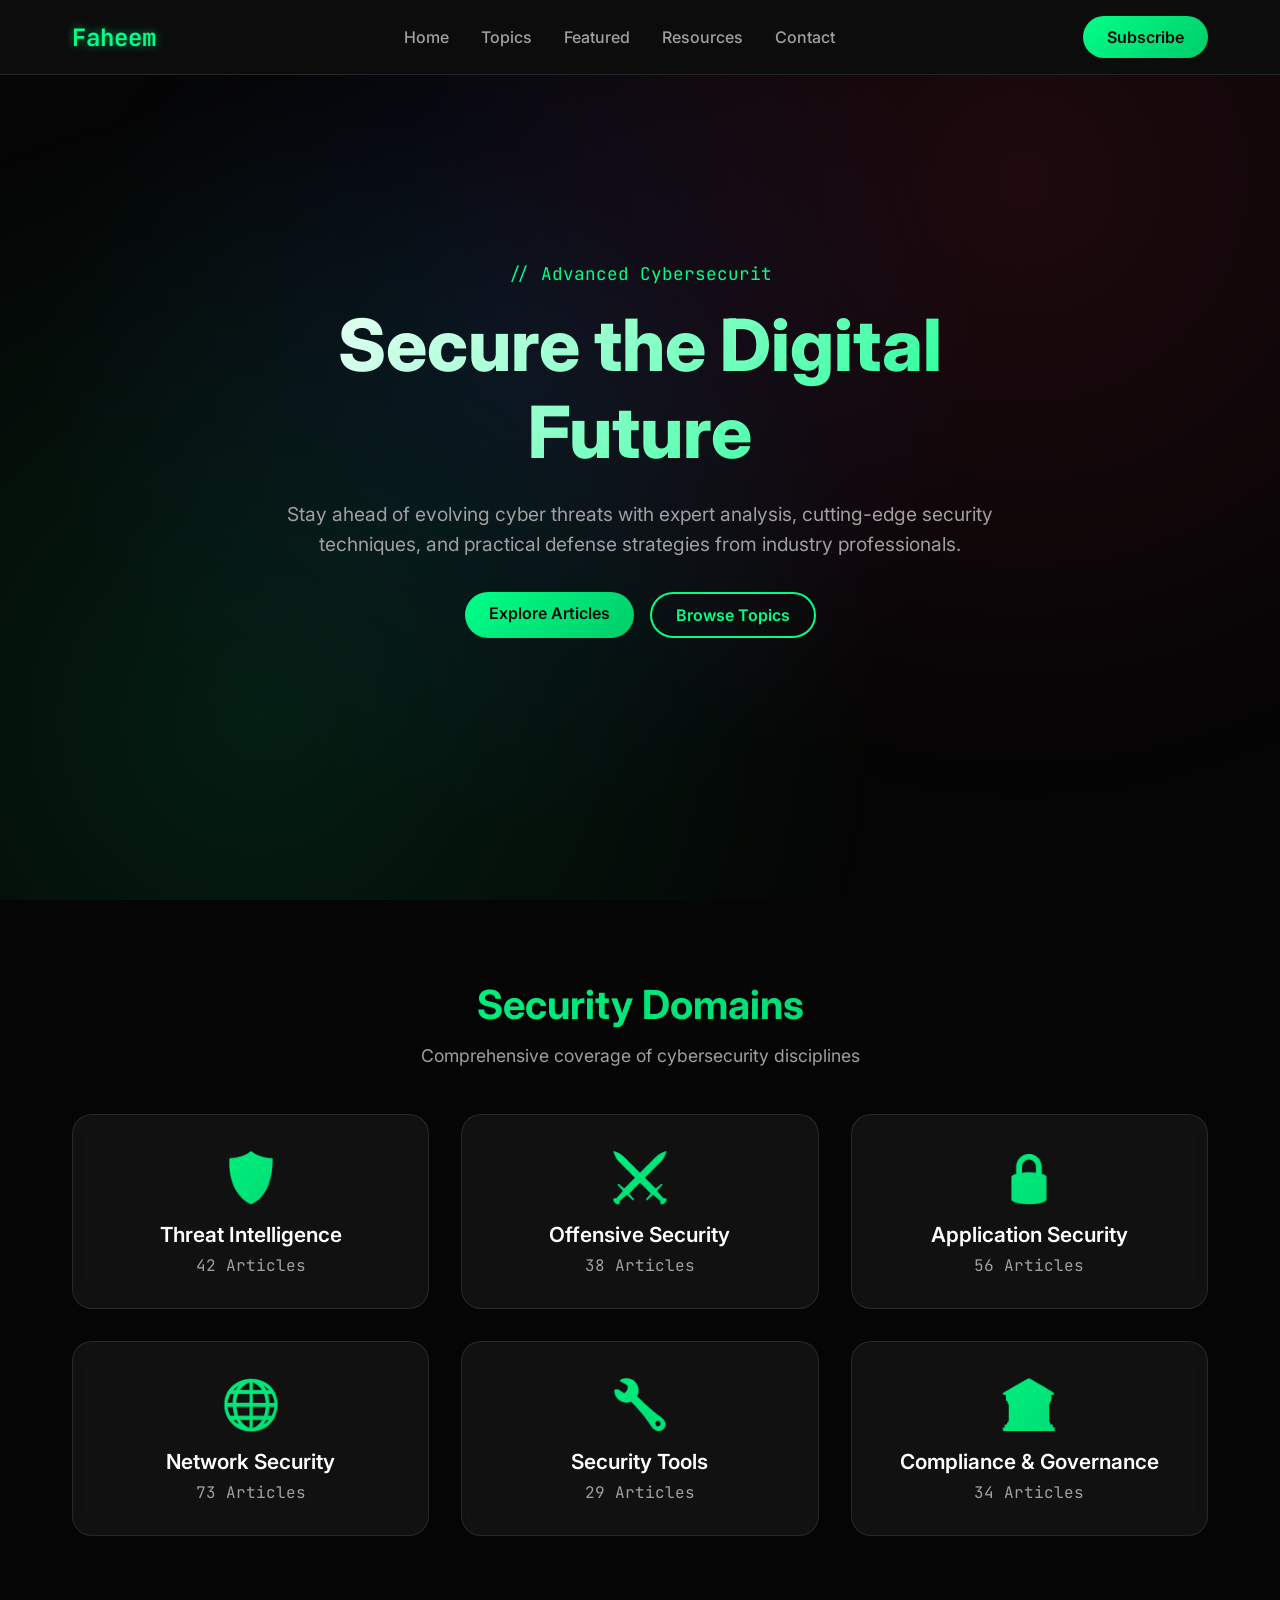
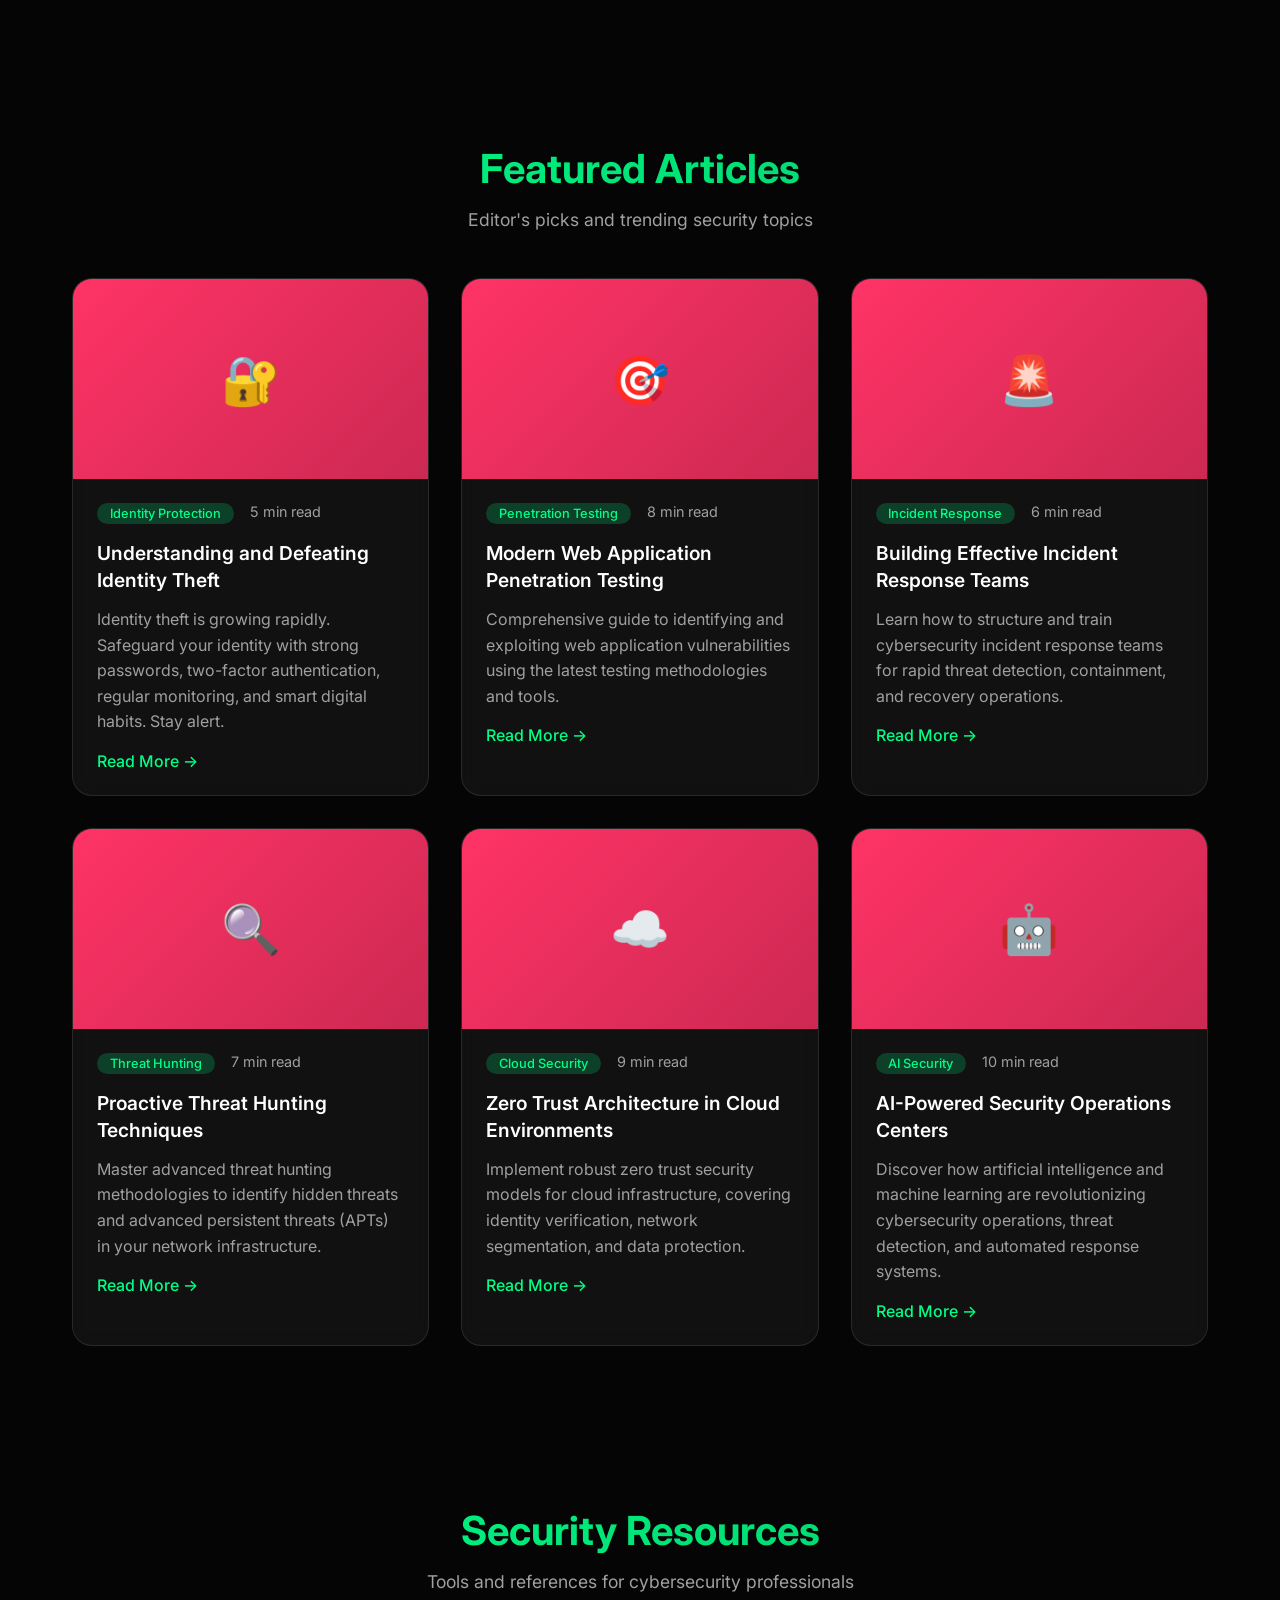
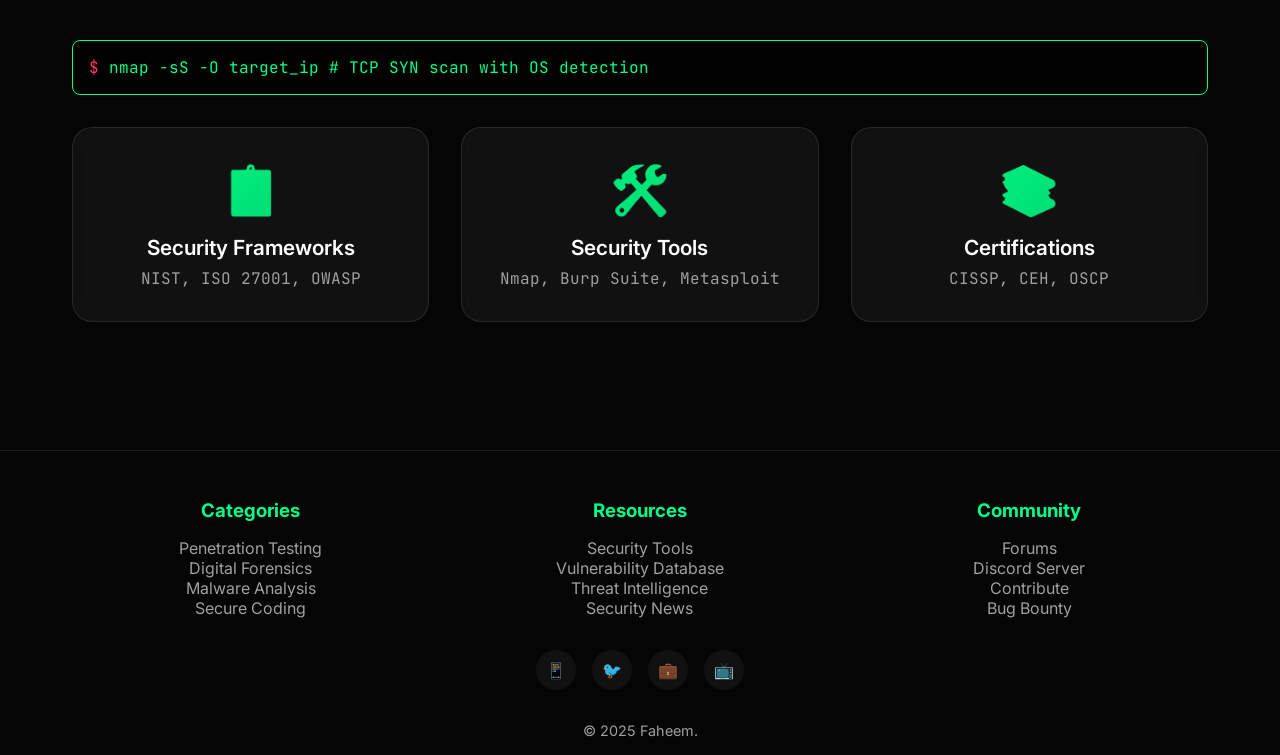
==== Blogs/index.html @ 52ae880a "last1" ====
<!DOCTYPE html>
<html lang="en">
<head>
    <meta charset="UTF-8">
    <meta name="viewport" content="width=device-width, initial-scale=1.0">
    <title>Advanced Cybersecurity Insights</title>
    <meta name="description" content="Stay ahead of cyber threats with expert insights on cybersecurity, penetration testing, and digital defense strategies.">
    
    <!-- Fonts -->
    <link rel="preconnect" href="https://fonts.googleapis.com">
    <link rel="preconnect" href="https://fonts.gstatic.com" crossorigin>
    <link href="https://fonts.googleapis.com/css2?family=Inter:wght@300;400;500;600;700;800&family=JetBrains+Mono:wght@400;500;600&display=swap" rel="stylesheet">
    
    <style>
        :root {
            --primary-color: #00ff88;
            --secondary-color: #0a0a0a;
            --accent-color: #ff3366;
            --text-primary: #ffffff;
            --text-secondary: #a0a0a0;
            --background-dark: #0d0d0d;
            --background-darker: #050505;
            --card-bg: rgba(20, 20, 20, 0.8);
            --gradient-1: linear-gradient(135deg, #00ff88 0%, #00cc6a 100%);
            --gradient-2: linear-gradient(135deg, #ff3366 0%, #cc2952 100%);
            --gradient-3: linear-gradient(135deg, #3366ff 0%, #2952cc 100%);
            --shadow-glow: 0 0 30px rgba(0, 255, 136, 0.3);
            --shadow-card: 0 8px 32px rgba(0, 0, 0, 0.4);
        }

        * {
            margin: 0;
            padding: 0;
            box-sizing: border-box;
        }

        body {
            font-family: 'Inter', sans-serif;
            background: var(--background-darker);
            color: var(--text-primary);
            overflow-x: hidden;
        }

        /* Animated Background */
        .bg-animation {
            position: fixed;
            top: 0;
            left: 0;
            width: 100%;
            height: 100%;
            z-index: -1;
            background: radial-gradient(circle at 20% 80%, rgba(0, 255, 136, 0.1) 0%, transparent 50%),
                        radial-gradient(circle at 80% 20%, rgba(255, 51, 102, 0.1) 0%, transparent 50%),
                        radial-gradient(circle at 40% 40%, rgba(51, 102, 255, 0.1) 0%, transparent 50%);
            animation: backgroundShift 20s ease-in-out infinite;
        }

        @keyframes backgroundShift {
            0%, 100% { transform: scale(1) rotate(0deg); }
            50% { transform: scale(1.1) rotate(1deg); }
        }

        /* Header */
        .header {
            position: fixed;
            top: 0;
            width: 100%;
            background: rgba(13, 13, 13, 0.95);
            backdrop-filter: blur(20px);
            border-bottom: 1px solid rgba(255, 255, 255, 0.1);
            z-index: 1000;
            transition: all 0.3s ease;
        }

        .nav-container {
            max-width: 1200px;
            margin: 0 auto;
            padding: 1rem 2rem;
            display: flex;
            justify-content: space-between;
            align-items: center;
        }

        .logo {
            font-family: 'JetBrains Mono', monospace;
            font-size: 1.5rem;
            font-weight: 700;
            color: var(--primary-color);
            text-decoration: none;
            text-shadow: 0 0 10px rgba(0, 255, 136, 0.5);
        }

        .nav-menu {
            display: flex;
            list-style: none;
            gap: 2rem;
        }

        .nav-link {
            color: var(--text-secondary);
            text-decoration: none;
            font-weight: 500;
            transition: all 0.3s ease;
            position: relative;
        }

        .nav-link:hover {
            color: var(--primary-color);
            text-shadow: 0 0 5px rgba(0, 255, 136, 0.5);
        }

        .cta-btn {
            background: var(--gradient-1);
            color: var(--secondary-color);
            padding: 0.7rem 1.5rem;
            border: none;
            border-radius: 25px;
            font-weight: 600;
            cursor: pointer;
            transition: all 0.3s ease;
            text-decoration: none;
            display: inline-block;
        }

        .cta-btn:hover {
            transform: translateY(-2px);
            box-shadow: var(--shadow-glow);
        }

        /* Hero Section */
        .hero {
            min-height: 100vh;
            display: flex;
            align-items: center;
            justify-content: center;
            text-align: center;
            padding: 0 2rem;
            position: relative;
        }

        .hero-content {
            max-width: 800px;
            z-index: 2;
        }

        .hero-subtitle {
            font-family: 'JetBrains Mono', monospace;
            color: var(--primary-color);
            font-size: 1.1rem;
            margin-bottom: 1rem;
            opacity: 0;
            animation: fadeInUp 0.8s ease forwards 0.2s;
        }

        .hero-title {
            font-size: clamp(2.5rem, 8vw, 4.5rem);
            font-weight: 800;
            margin-bottom: 1.5rem;
            background: linear-gradient(135deg, #ffffff 0%, var(--primary-color) 100%);
            -webkit-background-clip: text;
            background-clip: text;
            -webkit-text-fill-color: transparent;
            opacity: 0;
            animation: fadeInUp 0.8s ease forwards 0.4s;
        }

        .hero-description {
            font-size: 1.2rem;
            color: var(--text-secondary);
            margin-bottom: 2rem;
            line-height: 1.6;
            opacity: 0;
            animation: fadeInUp 0.8s ease forwards 0.6s;
        }

        .hero-cta {
            display: flex;
            gap: 1rem;
            justify-content: center;
            flex-wrap: wrap;
            opacity: 0;
            animation: fadeInUp 0.8s ease forwards 0.8s;
        }

        @keyframes fadeInUp {
            from {
                opacity: 0;
                transform: translateY(30px);
            }
            to {
                opacity: 1;
                transform: translateY(0);
            }
        }

        /* Section Styles */
        .container {
            max-width: 1200px;
            margin: 0 auto;
            padding: 0 2rem;
        }

        .section {
            padding: 5rem 0;
        }

        .section-title {
            font-size: 2.5rem;
            font-weight: 700;
            text-align: center;
            margin-bottom: 1rem;
            background: var(--gradient-1);
            -webkit-background-clip: text;
            background-clip: text;
            -webkit-text-fill-color: transparent;
        }

        .section-subtitle {
            text-align: center;
            color: var(--text-secondary);
            margin-bottom: 3rem;
            font-size: 1.1rem;
        }

        /* Topics Grid */
        .topics-grid {
            display: grid;
            grid-template-columns: repeat(auto-fit, minmax(280px, 1fr));
            gap: 2rem;
            margin-bottom: 3rem;
        }

        .topic-card {
            background: var(--card-bg);
            border-radius: 20px;
            padding: 2rem;
            text-align: center;
            transition: all 0.3s ease;
            border: 1px solid rgba(255, 255, 255, 0.1);
            backdrop-filter: blur(10px);
            position: relative;
            overflow: hidden;
        }

        .topic-card::before {
            content: '';
            position: absolute;
            top: 0;
            left: 0;
            right: 0;
            height: 3px;
            background: var(--gradient-1);
            transform: scaleX(0);
            transition: transform 0.3s ease;
        }

        .topic-card:hover::before {
            transform: scaleX(1);
        }

        .topic-card:hover {
            transform: translateY(-10px);
            box-shadow: var(--shadow-card);
        }

        .topic-icon {
            font-size: 3rem;
            margin-bottom: 1rem;
            background: var(--gradient-1);
            -webkit-background-clip: text;
            background-clip: text;
            -webkit-text-fill-color: transparent;
        }

        .topic-title {
            font-size: 1.3rem;
            font-weight: 600;
            margin-bottom: 0.5rem;
        }

        .topic-count {
            color: var(--text-secondary);
            font-family: 'JetBrains Mono', monospace;
        }

        /* Featured Posts */
        .featured-grid {
            display: grid;
            grid-template-columns: repeat(auto-fit, minmax(350px, 1fr));
            gap: 2rem;
        }

        .post-card {
            background: var(--card-bg);
            border-radius: 20px;
            overflow: hidden;
            transition: all 0.3s ease;
            border: 1px solid rgba(255, 255, 255, 0.1);
            backdrop-filter: blur(10px);
        }

        .post-card:hover {
            transform: translateY(-5px);
            box-shadow: var(--shadow-card);
        }

        .post-image {
            width: 100%;
            height: 200px;
            background: var(--gradient-2);
            display: flex;
            align-items: center;
            justify-content: center;
            font-size: 3rem;
            color: white;
        }

        .post-content {
            padding: 1.5rem;
        }

        .post-meta {
            display: flex;
            gap: 1rem;
            margin-bottom: 1rem;
            font-size: 0.9rem;
            color: var(--text-secondary);
        }

        .post-tag {
            background: rgba(0, 255, 136, 0.2);
            color: var(--primary-color);
            padding: 0.2rem 0.8rem;
            border-radius: 12px;
            font-size: 0.8rem;
            font-weight: 500;
        }

        .post-title {
            font-size: 1.2rem;
            font-weight: 600;
            margin-bottom: 0.8rem;
            line-height: 1.4;
        }

        .post-excerpt {
            color: var(--text-secondary);
            line-height: 1.6;
            margin-bottom: 1rem;
        }

        .read-more {
            color: var(--primary-color);
            text-decoration: none;
            font-weight: 500;
            transition: all 0.3s ease;
        }

        .read-more:hover {
            text-shadow: 0 0 5px rgba(0, 255, 136, 0.5);
        }

        /* Footer */
        .footer {
            background: var(--background-darker);
            border-top: 1px solid rgba(255, 255, 255, 0.1);
            padding: 3rem 0 1rem;
            text-align: center;
        }

        .footer-content {
            display: grid;
            grid-template-columns: repeat(auto-fit, minmax(250px, 1fr));
            gap: 2rem;
            margin-bottom: 2rem;
        }

        .footer-section h3 {
            color: var(--primary-color);
            margin-bottom: 1rem;
        }

        .footer-link {
            color: var(--text-secondary);
            text-decoration: none;
            transition: color 0.3s ease;
        }

        .footer-link:hover {
            color: var(--primary-color);
        }

        .social-links {
            display: flex;
            justify-content: center;
            gap: 1rem;
            margin: 2rem 0;
        }

        .social-link {
            width: 40px;
            height: 40px;
            background: var(--card-bg);
            border-radius: 50%;
            display: flex;
            align-items: center;
            justify-content: center;
            color: var(--text-secondary);
            text-decoration: none;
            transition: all 0.3s ease;
        }

        .social-link:hover {
            background: var(--primary-color);
            color: var(--secondary-color);
            transform: translateY(-3px);
        }

        .copyright {
            color: var(--text-secondary);
            font-size: 0.9rem;
        }

        /* Mobile Menu */
        .mobile-menu-btn {
            display: none;
            background: none;
            border: none;
            color: var(--text-primary);
            font-size: 1.5rem;
            cursor: pointer;
        }

        /* Responsive Design */
        @media (max-width: 768px) {
            .nav-menu {
                display: none;
            }
            
            .mobile-menu-btn {
                display: block;
            }
            
            .hero-cta {
                flex-direction: column;
                align-items: center;
            }
            
            .topics-grid {
                grid-template-columns: 1fr;
            }
            
            .featured-grid {
                grid-template-columns: 1fr;
            }
        }

        /* Scroll animations */
        .fade-in {
            opacity: 0;
            transform: translateY(30px);
            transition: all 0.6s ease;
        }

        .fade-in.visible {
            opacity: 1;
            transform: translateY(0);
        }

        /* Terminal-style elements */
        .terminal {
            background: rgba(0, 0, 0, 0.8);
            border: 1px solid var(--primary-color);
            border-radius: 8px;
            padding: 1rem;
            font-family: 'JetBrains Mono', monospace;
            color: var(--primary-color);
            margin: 2rem 0;
        }

        .terminal::before {
            content: '$ ';
            color: var(--accent-color);
        }
    </style>
</head>
<body>
    <div class="bg-animation"></div>
    
    <!-- Header -->
    <header class="header">
        <nav class="nav-container">
            <a href="./index.html" class="logo">Faheem</a>
            <ul class="nav-menu">
                <li><a href="#home" class="nav-link">Home</a></li>
                <li><a href="#topics" class="nav-link">Topics</a></li>
                <li><a href="#featured" class="nav-link">Featured</a></li>
                <li><a href="#resources" class="nav-link">Resources</a></li>
                <li><a href="#contact" class="nav-link">Contact</a></li>
            </ul>
            <a href="#" class="cta-btn">Subscribe</a>
            <button class="mobile-menu-btn">☰</button>
        </nav>
    </header>

    <!-- Hero Section -->
    <section class="hero" id="home">
        <div class="hero-content">
            <p class="hero-subtitle">// Advanced Cybersecurity Insights</p>
            <h1 class="hero-title">Secure the Digital Future</h1>
            <p class="hero-description">
                Stay ahead of evolving cyber threats with expert analysis, cutting-edge security techniques, 
                and practical defense strategies from industry professionals.
            </p>
            <div class="hero-cta">
                <a href="#featured" class="cta-btn">Explore Articles</a>
                <a href="#topics" class="cta-btn" style="background: transparent; border: 2px solid var(--primary-color); color: var(--primary-color);">Browse Topics</a>
            </div>
        </div>
    </section>

    <!-- Topics Section -->
    <section class="section" id="topics">
        <div class="container">
            <h2 class="section-title">Security Domains</h2>
            <p class="section-subtitle">Comprehensive coverage of cybersecurity disciplines</p>
            
            <div class="topics-grid fade-in">
                <div class="topic-card">
                    <div class="topic-icon">🛡️</div>
                    <h3 class="topic-title">Threat Intelligence</h3>
                    <p class="topic-count">42 Articles</p>
                </div>
                
                <div class="topic-card">
                    <div class="topic-icon">⚔️</div>
                    <h3 class="topic-title">Offensive Security</h3>
                    <p class="topic-count">38 Articles</p>
                </div>
                
                <div class="topic-card">
                    <div class="topic-icon">🔒</div>
                    <h3 class="topic-title">Application Security</h3>
                    <p class="topic-count">56 Articles</p>
                </div>
                
                <div class="topic-card">
                    <div class="topic-icon">🌐</div>
                    <h3 class="topic-title">Network Security</h3>
                    <p class="topic-count">73 Articles</p>
                </div>
                
                <div class="topic-card">
                    <div class="topic-icon">🔧</div>
                    <h3 class="topic-title">Security Tools</h3>
                    <p class="topic-count">29 Articles</p>
                </div>
                
                <div class="topic-card">
                    <div class="topic-icon">🏛️</div>
                    <h3 class="topic-title">Compliance & Governance</h3>
                    <p class="topic-count">34 Articles</p>
                </div>
            </div>
        </div>
    </section>

    <!-- Featured Posts -->
    <section class="section" id="featured">
        <div class="container">
            <h2 class="section-title">Featured Articles</h2>
            <p class="section-subtitle">Editor's picks and trending security topics</p>
            
            <div class="featured-grid fade-in">
                <article class="post-card">
                    <div class="post-image">🔐</div>
                    <div class="post-content">
                        <div class="post-meta">
                            <span class="post-tag">Identity Protection</span>
                            <span>5 min read</span>
                        </div>
                        <h3 class="post-title">Understanding and Defeating Identity Theft</h3>
                        <p class="post-excerpt">
                            Identity theft is growing rapidly. Safeguard your identity with strong passwords, two-factor authentication, regular monitoring, and smart digital habits. Stay alert.

                        </p>
                        <a href="Identity-Theft.html" class="read-more">Read More →</a>
                    </div>
                </article>

                <article class="post-card">
                    <div class="post-image">🎯</div>
                    <div class="post-content">
                        <div class="post-meta">
                            <span class="post-tag">Penetration Testing</span>
                            <span>8 min read</span>
                        </div>
                        <h3 class="post-title">Modern Web Application Penetration Testing</h3>
                        <p class="post-excerpt">
                            Comprehensive guide to identifying and exploiting web application vulnerabilities 
                            using the latest testing methodologies and tools.
                        </p>
                        <a href="#" class="read-more">Read More →</a>
                    </div>
                </article>

                <article class="post-card">
                    <div class="post-image">🚨</div>
                    <div class="post-content">
                        <div class="post-meta">
                            <span class="post-tag">Incident Response</span>
                            <span>6 min read</span>
                        </div>
                        <h3 class="post-title">Building Effective Incident Response Teams</h3>
                        <p class="post-excerpt">
                            Learn how to structure and train cybersecurity incident response teams for 
                            rapid threat detection, containment, and recovery operations.
                        </p>
                        <a href="#" class="read-more">Read More →</a>
                    </div>
                </article>

                <article class="post-card">
                    <div class="post-image">🔍</div>
                    <div class="post-content">
                        <div class="post-meta">
                            <span class="post-tag">Threat Hunting</span>
                            <span>7 min read</span>
                        </div>
                        <h3 class="post-title">Proactive Threat Hunting Techniques</h3>
                        <p class="post-excerpt">
                            Master advanced threat hunting methodologies to identify hidden threats 
                            and advanced persistent threats (APTs) in your network infrastructure.
                        </p>
                        <a href="#" class="read-more">Read More →</a>
                    </div>
                </article>

                <article class="post-card">
                    <div class="post-image">☁️</div>
                    <div class="post-content">
                        <div class="post-meta">
                            <span class="post-tag">Cloud Security</span>
                            <span>9 min read</span>
                        </div>
                        <h3 class="post-title">Zero Trust Architecture in Cloud Environments</h3>
                        <p class="post-excerpt">
                            Implement robust zero trust security models for cloud infrastructure, 
                            covering identity verification, network segmentation, and data protection.
                        </p>
                        <a href="#" class="read-more">Read More →</a>
                    </div>
                </article>

                <article class="post-card">
                    <div class="post-image">🤖</div>
                    <div class="post-content">
                        <div class="post-meta">
                            <span class="post-tag">AI Security</span>
                            <span>10 min read</span>
                        </div>
                        <h3 class="post-title">AI-Powered Security Operations Centers</h3>
                        <p class="post-excerpt">
                            Discover how artificial intelligence and machine learning are revolutionizing 
                            cybersecurity operations, threat detection, and automated response systems.
                        </p>
                        <a href="#" class="read-more">Read More →</a>
                    </div>
                </article>
            </div>
        </div>
    </section>

    <!-- Resources Section -->
    <section class="section" id="resources">
        <div class="container">
            <h2 class="section-title">Security Resources</h2>
            <p class="section-subtitle">Tools and references for cybersecurity professionals</p>
            
            <div class="terminal fade-in">
nmap -sS -O target_ip # TCP SYN scan with OS detection
            </div>
            
            <div class="topics-grid fade-in">
                <div class="topic-card">
                    <div class="topic-icon">📋</div>
                    <h3 class="topic-title">Security Frameworks</h3>
                    <p class="topic-count">NIST, ISO 27001, OWASP</p>
                </div>
                
                <div class="topic-card">
                    <div class="topic-icon">🛠️</div>
                    <h3 class="topic-title">Security Tools</h3>
                    <p class="topic-count">Nmap, Burp Suite, Metasploit</p>
                </div>
                
                <div class="topic-card">
                    <div class="topic-icon">📚</div>
                    <h3 class="topic-title">Certifications</h3>
                    <p class="topic-count">CISSP, CEH, OSCP</p>
                </div>
            </div>
        </div>
    </section>

    <!-- Footer -->
    <footer class="footer">
        <div class="container">
            <div class="footer-content">
                <div class="footer-section">
                    <h3>Categories</h3>
                    <ul style="list-style: none;">
                        <li><a href="#" class="footer-link">Penetration Testing</a></li>
                        <li><a href="#" class="footer-link">Digital Forensics</a></li>
                        <li><a href="#" class="footer-link">Malware Analysis</a></li>
                        <li><a href="#" class="footer-link">Secure Coding</a></li>
                    </ul>
                </div>
                
                <div class="footer-section">
                    <h3>Resources</h3>
                    <ul style="list-style: none;">
                        <li><a href="#" class="footer-link">Security Tools</a></li>
                        <li><a href="#" class="footer-link">Vulnerability Database</a></li>
                        <li><a href="#" class="footer-link">Threat Intelligence</a></li>
                        <li><a href="#" class="footer-link">Security News</a></li>
                    </ul>
                </div>
                
                <div class="footer-section">
                    <h3>Community</h3>
                    <ul style="list-style: none;">
                        <li><a href="#" class="footer-link">Forums</a></li>
                        <li><a href="#" class="footer-link">Discord Server</a></li>
                        <li><a href="#" class="footer-link">Contribute</a></li>
                        <li><a href="#" class="footer-link">Bug Bounty</a></li>
                    </ul>
                </div>
            </div>
            
            <div class="social-links">
                <a href="#" class="social-link">📱</a>
                <a href="#" class="social-link">🐦</a>
                <a href="#" class="social-link">💼</a>
                <a href="#" class="social-link">📺</a>
            </div>
            
            <p class="copyright">
                © 2025 Faheem.
            </p>
        </div>
    </footer>

    <script>
        // Smooth scrolling for navigation links
        document.querySelectorAll('a[href^="#"]').forEach(anchor => {
            anchor.addEventListener('click', function (e) {
                e.preventDefault();
                const target = document.querySelector(this.getAttribute('href'));
                if (target) {
                    target.scrollIntoView({
                        behavior: 'smooth',
                        block: 'start'
                    });
                }
            });
        });

        // Scroll animations
        const observerOptions = {
            threshold: 0.1,
            rootMargin: '0px 0px -50px 0px'
        };

        const observer = new IntersectionObserver((entries) => {
            entries.forEach(entry => {
                if (entry.isIntersecting) {
                    entry.target.classList.add('visible');
                }
            });
        }, observerOptions);

        document.querySelectorAll('.fade-in').forEach(el => {
            observer.observe(el);
        });

        // Header background on scroll
        window.addEventListener('scroll', () => {
            const header = document.querySelector('.header');
            if (window.scrollY > 100) {
                header.style.background = 'rgba(13, 13, 13, 0.98)';
            } else {
                header.style.background = 'rgba(13, 13, 13, 0.95)';
            }
        });

        // Interactive terminal
        const terminal = document.querySelector('.terminal');
        if (terminal) {
            terminal.addEventListener('click', () => {
                terminal.style.background = 'rgba(0, 255, 136, 0.1)';
                setTimeout(() => {
                    terminal.style.background = 'rgba(0, 0, 0, 0.8)';
                }, 200);
            });
        }

        // Mobile menu toggle
        const mobileMenuBtn = document.querySelector('.mobile-menu-btn');
        const navMenu = document.querySelector('.nav-menu');
        
        mobileMenuBtn.addEventListener('click', () => {
            navMenu.style.display = navMenu.style.display === 'flex' ? 'none' : 'flex';
        });

        // Dynamic typing effect for hero subtitle
        const subtitle = document.querySelector('.hero-subtitle');
        const text = '// Advanced Cybersecurity Insights';
        let i = 0;
        
        function typeWriter() {
            if (i < text.length) {
                subtitle.textContent = text.slice(0, i + 1);
                i++;
                setTimeout(typeWriter, 50);
            }
        }
        
        setTimeout(typeWriter, 1000);
    </script>
</body>
</html>
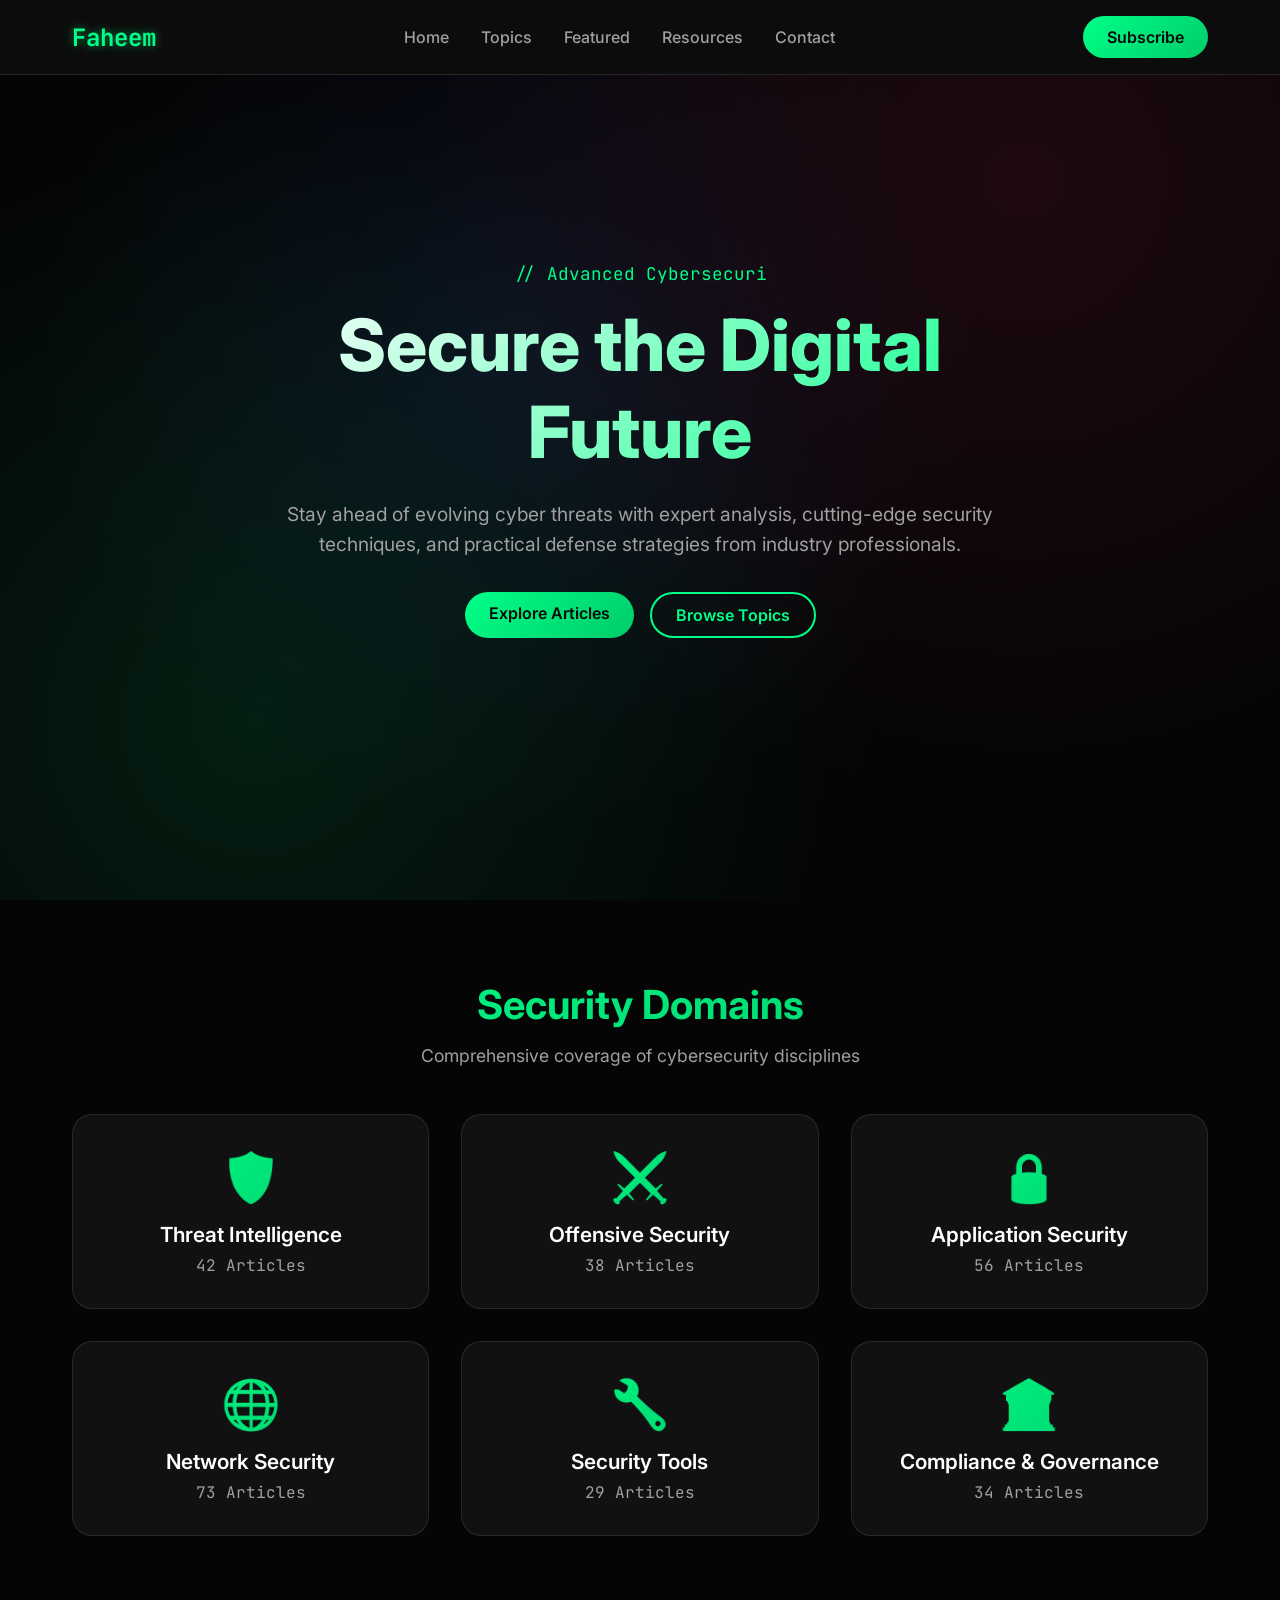
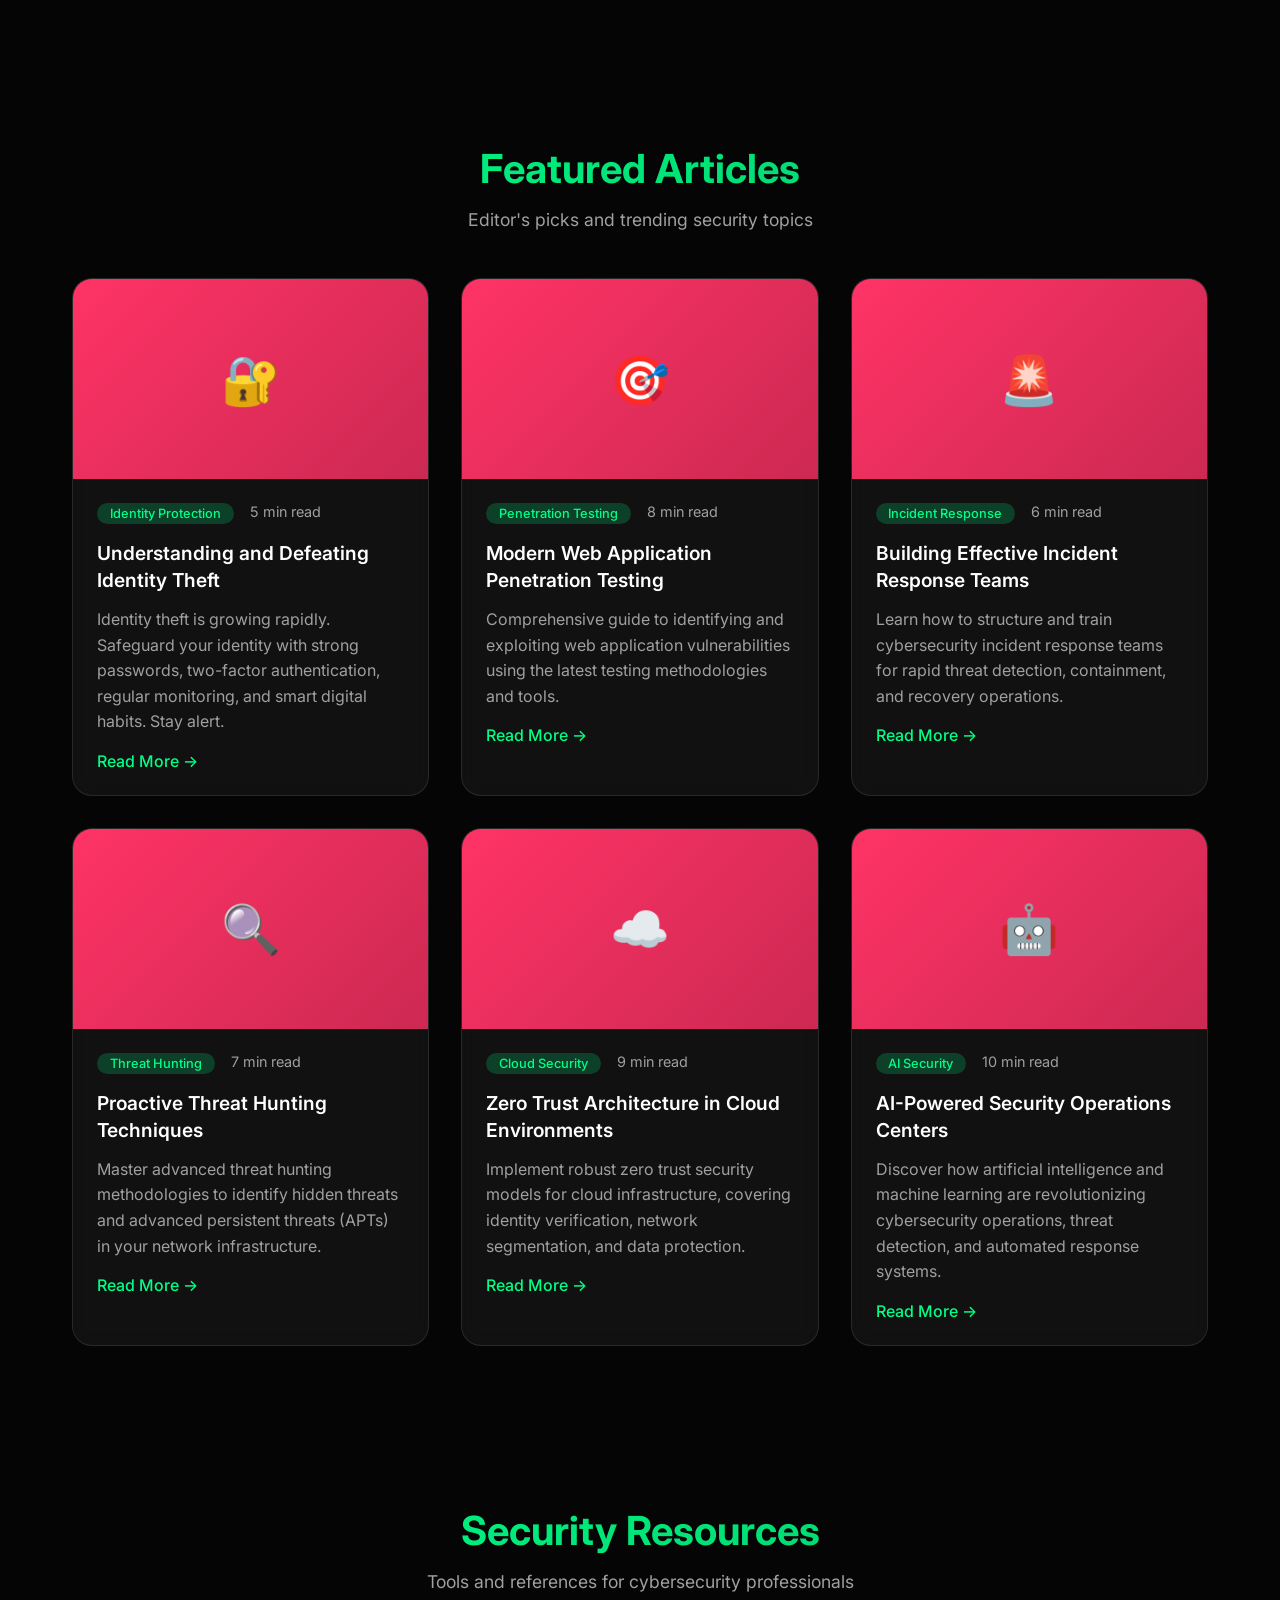
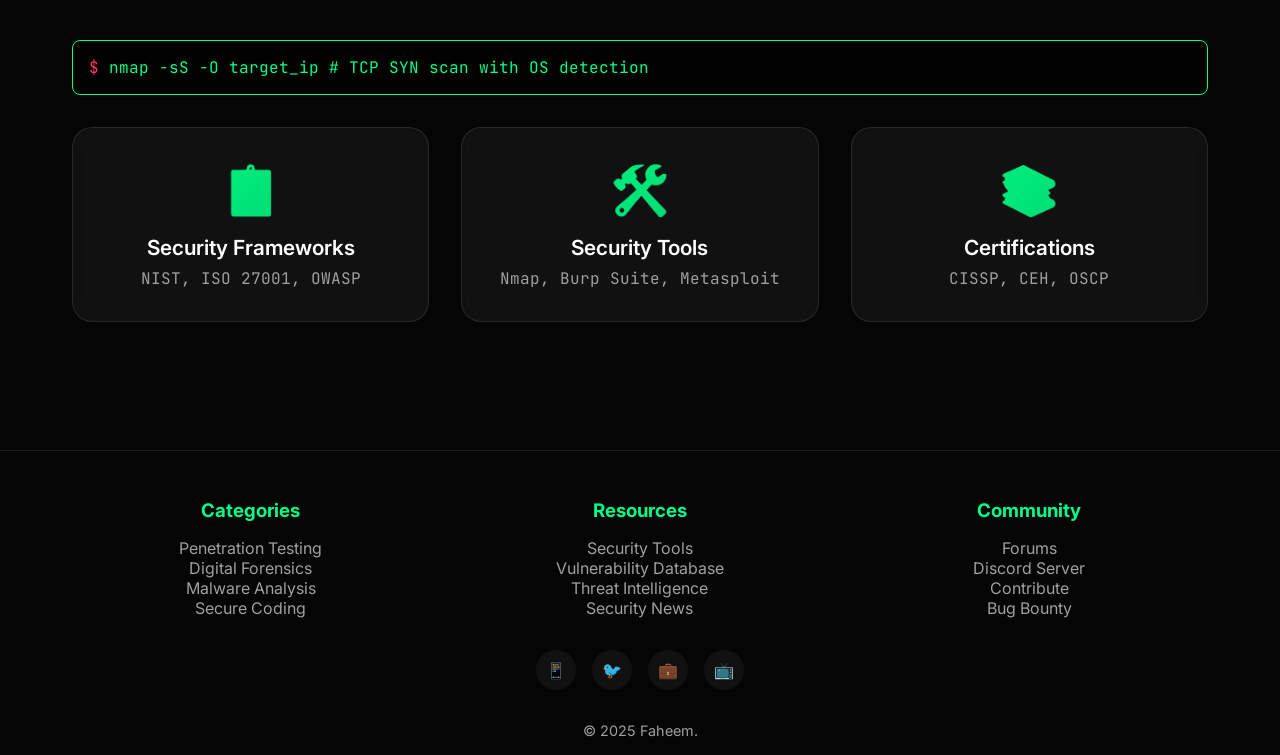
==== commit 3b6f29ab: "new page" ====
--- a/Blogs/index.html
+++ b/Blogs/index.html
@@ -600,7 +600,7 @@
                             Comprehensive guide to identifying and exploiting web application vulnerabilities 
                             using the latest testing methodologies and tools.
                         </p>
-                        <a href="#" class="read-more">Read More →</a>
+                        <a href="Modern Web Application Penetration Testing.html" class="read-more">Read More →</a>
                     </div>
                 </article>
 
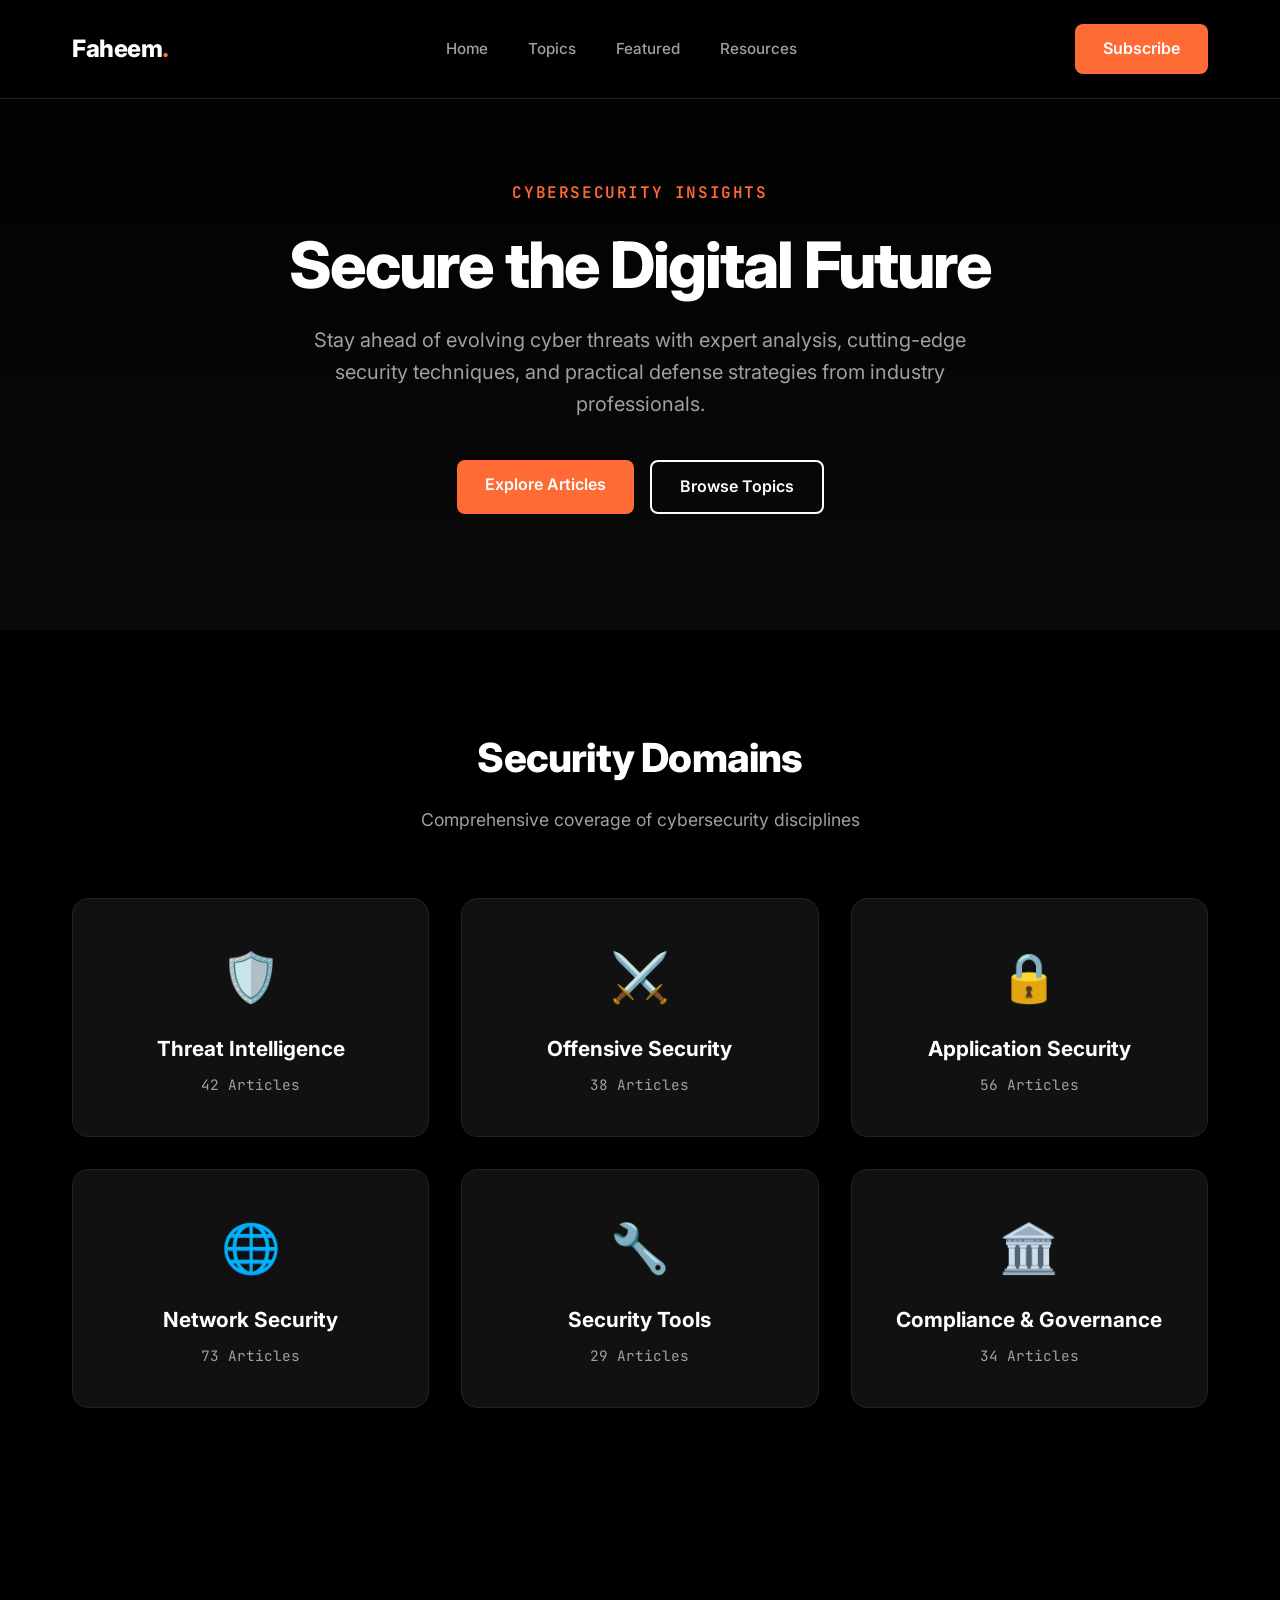
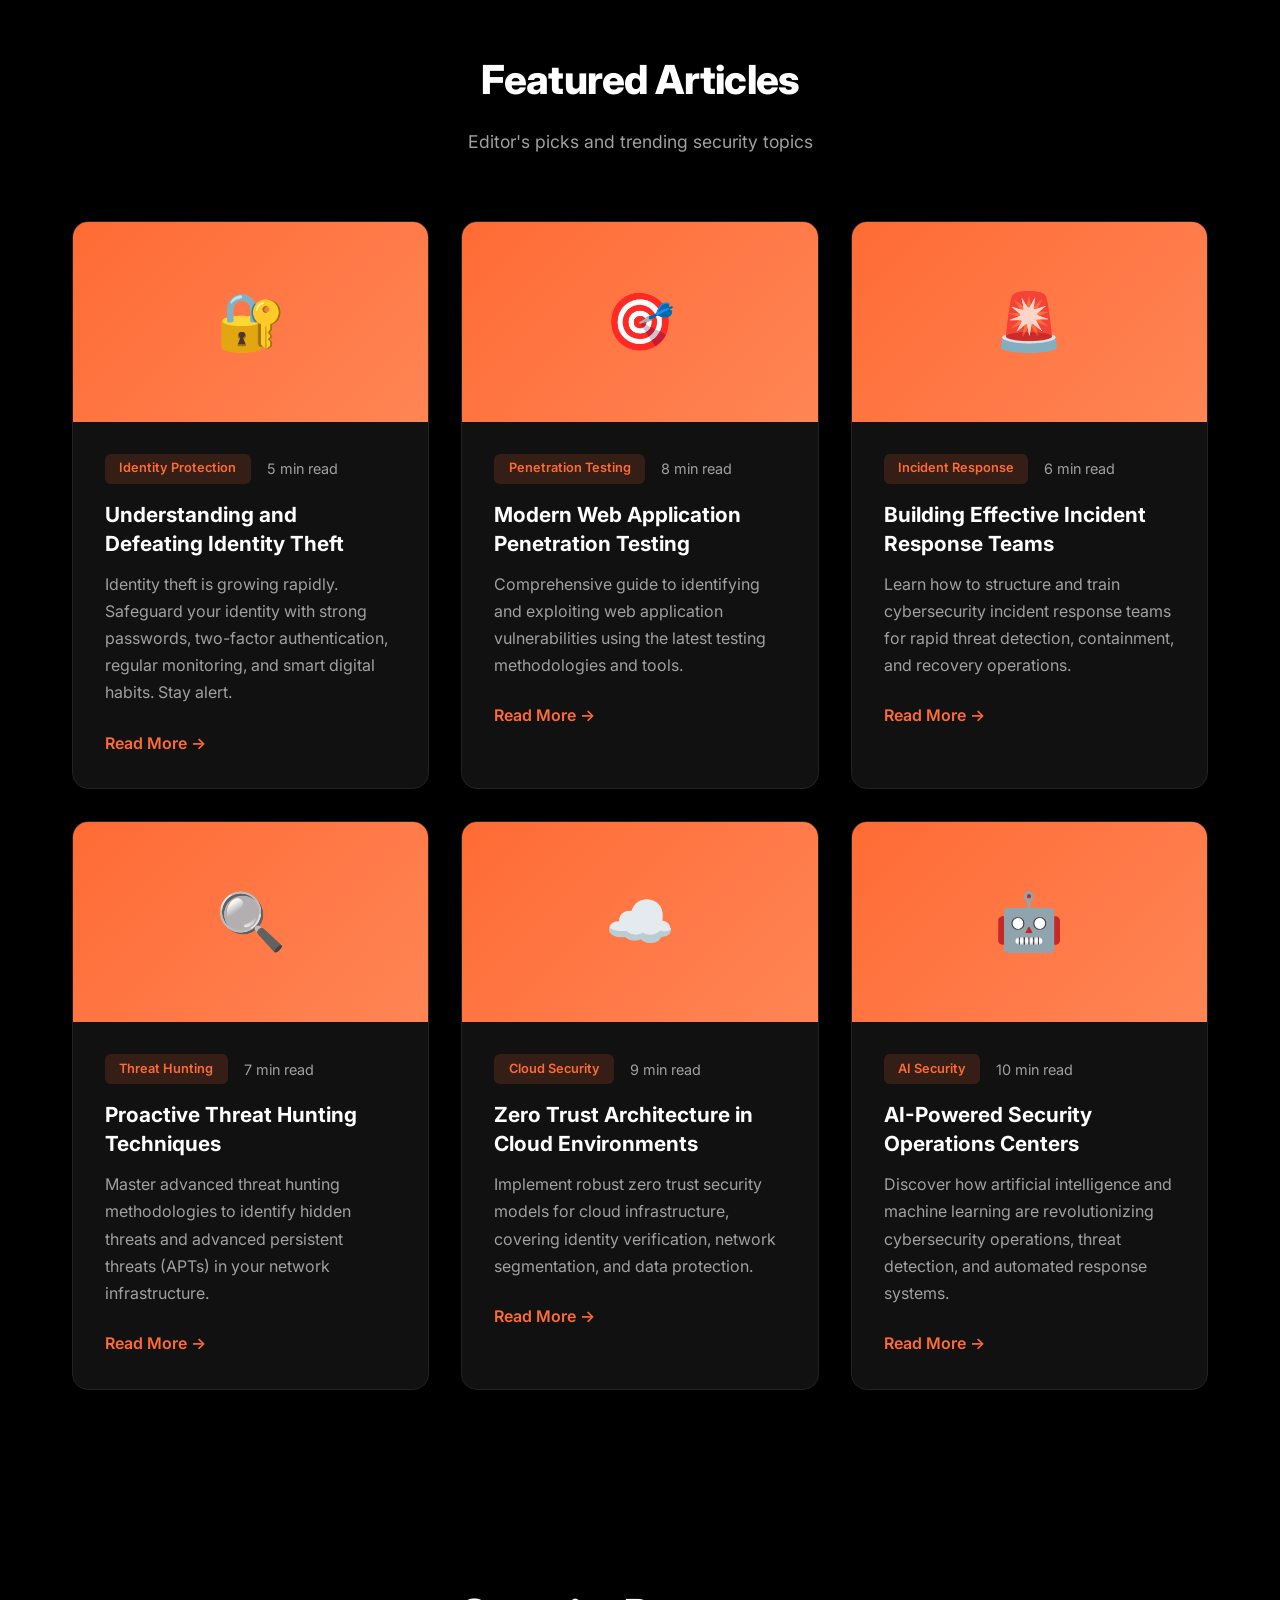
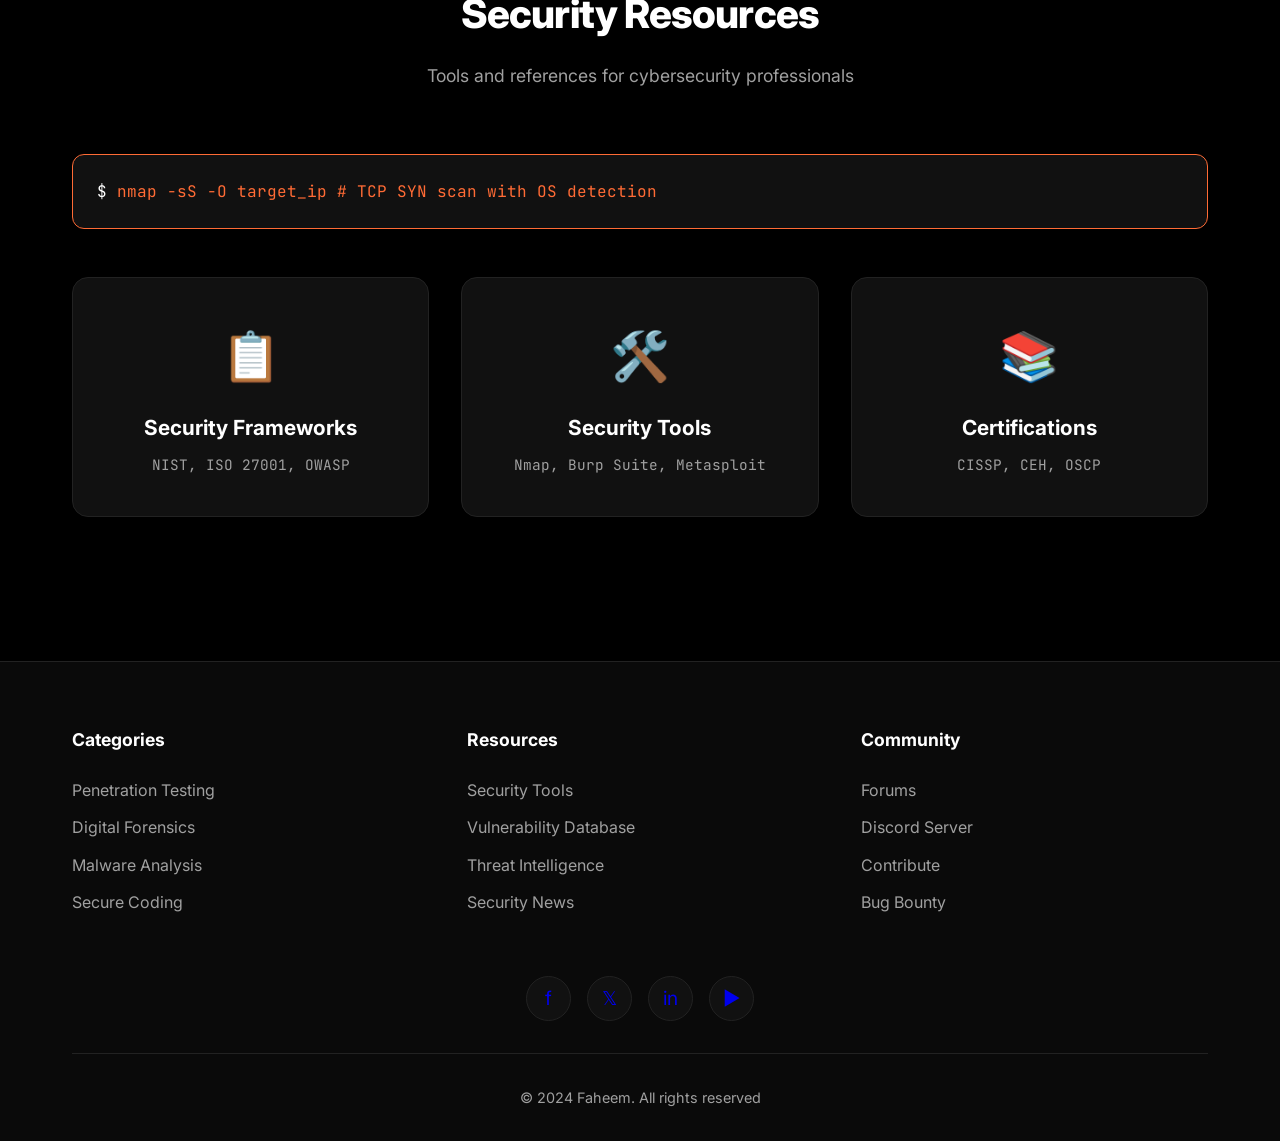
==== commit 2c49b3cd: "new design" ====
--- a/Blogs/index.html
+++ b/Blogs/index.html
@@ -3,7 +3,7 @@
 <head>
     <meta charset="UTF-8">
     <meta name="viewport" content="width=device-width, initial-scale=1.0">
-    <title>Advanced Cybersecurity Insights</title>
+    <title>Cybersecurity Blog - Faheem</title>
     <meta name="description" content="Stay ahead of cyber threats with expert insights on cybersecurity, penetration testing, and digital defense strategies.">
     
     <!-- Fonts -->
@@ -13,19 +13,14 @@
     
     <style>
         :root {
-            --primary-color: #00ff88;
-            --secondary-color: #0a0a0a;
-            --accent-color: #ff3366;
-            --text-primary: #ffffff;
-            --text-secondary: #a0a0a0;
-            --background-dark: #0d0d0d;
-            --background-darker: #050505;
-            --card-bg: rgba(20, 20, 20, 0.8);
-            --gradient-1: linear-gradient(135deg, #00ff88 0%, #00cc6a 100%);
-            --gradient-2: linear-gradient(135deg, #ff3366 0%, #cc2952 100%);
-            --gradient-3: linear-gradient(135deg, #3366ff 0%, #2952cc 100%);
-            --shadow-glow: 0 0 30px rgba(0, 255, 136, 0.3);
-            --shadow-card: 0 8px 32px rgba(0, 0, 0, 0.4);
+            --bg-dark: #000000;
+            --bg-secondary: #0a0a0a;
+            --bg-card: #111111;
+            --orange: #ff6b35;
+            --orange-hover: #ff8555;
+            --white: #ffffff;
+            --gray-light: #a0a0a0;
+            --gray-border: #222222;
         }
 
         * {
@@ -34,30 +29,16 @@
             box-sizing: border-box;
         }
 
+        html {
+            scroll-behavior: smooth;
+        }
+
         body {
             font-family: 'Inter', sans-serif;
-            background: var(--background-darker);
-            color: var(--text-primary);
+            background: var(--bg-dark);
+            color: var(--white);
             overflow-x: hidden;
-        }
-
-        /* Animated Background */
-        .bg-animation {
-            position: fixed;
-            top: 0;
-            left: 0;
-            width: 100%;
-            height: 100%;
-            z-index: -1;
-            background: radial-gradient(circle at 20% 80%, rgba(0, 255, 136, 0.1) 0%, transparent 50%),
-                        radial-gradient(circle at 80% 20%, rgba(255, 51, 102, 0.1) 0%, transparent 50%),
-                        radial-gradient(circle at 40% 40%, rgba(51, 102, 255, 0.1) 0%, transparent 50%);
-            animation: backgroundShift 20s ease-in-out infinite;
-        }
-
-        @keyframes backgroundShift {
-            0%, 100% { transform: scale(1) rotate(0deg); }
-            50% { transform: scale(1.1) rotate(1deg); }
+            line-height: 1.6;
         }
 
         /* Header */
@@ -65,9 +46,9 @@
             position: fixed;
             top: 0;
             width: 100%;
-            background: rgba(13, 13, 13, 0.95);
+            background: rgba(0, 0, 0, 0.95);
             backdrop-filter: blur(20px);
-            border-bottom: 1px solid rgba(255, 255, 255, 0.1);
+            border-bottom: 1px solid var(--gray-border);
             z-index: 1000;
             transition: all 0.3s ease;
         }
@@ -75,46 +56,64 @@
         .nav-container {
             max-width: 1200px;
             margin: 0 auto;
-            padding: 1rem 2rem;
+            padding: 1.5rem 2rem;
             display: flex;
             justify-content: space-between;
             align-items: center;
         }
 
         .logo {
-            font-family: 'JetBrains Mono', monospace;
             font-size: 1.5rem;
-            font-weight: 700;
-            color: var(--primary-color);
+            font-weight: 800;
+            color: var(--white);
             text-decoration: none;
-            text-shadow: 0 0 10px rgba(0, 255, 136, 0.5);
+            letter-spacing: -0.02em;
+        }
+
+        .logo span {
+            color: var(--orange);
         }
 
         .nav-menu {
             display: flex;
             list-style: none;
-            gap: 2rem;
+            gap: 2.5rem;
         }
 
         .nav-link {
-            color: var(--text-secondary);
+            color: var(--gray-light);
             text-decoration: none;
             font-weight: 500;
-            transition: all 0.3s ease;
+            font-size: 0.95rem;
+            transition: color 0.3s ease;
             position: relative;
         }
 
+        .nav-link::after {
+            content: '';
+            position: absolute;
+            bottom: -5px;
+            left: 0;
+            width: 0;
+            height: 2px;
+            background: var(--orange);
+            transition: width 0.3s ease;
+        }
+
         .nav-link:hover {
-            color: var(--primary-color);
-            text-shadow: 0 0 5px rgba(0, 255, 136, 0.5);
+            color: var(--white);
+        }
+
+        .nav-link:hover::after {
+            width: 100%;
         }
 
         .cta-btn {
-            background: var(--gradient-1);
-            color: var(--secondary-color);
-            padding: 0.7rem 1.5rem;
+            background: var(--orange);
+            color: var(--white);
+            padding: 0.75rem 1.75rem;
             border: none;
-            border-radius: 25px;
+            border-radius: 8px;
             font-weight: 600;
             cursor: pointer;
             transition: all 0.3s ease;
@@ -123,54 +122,63 @@
         }
 
         .cta-btn:hover {
+            background: var(--orange-hover);
             transform: translateY(-2px);
-            box-shadow: var(--shadow-glow);
+            box-shadow: 0 10px 30px rgba(255, 107, 53, 0.3);
+        }
+
+        .mobile-menu-btn {
+            display: none;
+            background: none;
+            border: none;
+            color: var(--white);
+            font-size: 1.5rem;
+            cursor: pointer;
         }
 
         /* Hero Section */
         .hero {
-            min-height: 100vh;
+            min-height: 70vh;
             display: flex;
             align-items: center;
             justify-content: center;
             text-align: center;
-            padding: 0 2rem;
+            padding: 8rem 2rem 4rem;
             position: relative;
+            background: linear-gradient(180deg, var(--bg-dark) 0%, var(--bg-secondary) 100%);
         }
 
         .hero-content {
-            max-width: 800px;
+            max-width: 900px;
             z-index: 2;
         }
 
         .hero-subtitle {
             font-family: 'JetBrains Mono', monospace;
-            color: var(--primary-color);
-            font-size: 1.1rem;
-            margin-bottom: 1rem;
-            opacity: 0;
-            animation: fadeInUp 0.8s ease forwards 0.2s;
+            color: var(--orange);
+            font-size: 1rem;
+            font-weight: 600;
+            margin-bottom: 1.5rem;
+            letter-spacing: 0.1em;
+            text-transform: uppercase;
         }
 
         .hero-title {
-            font-size: clamp(2.5rem, 8vw, 4.5rem);
+            font-size: clamp(2.5rem, 6vw, 4rem);
             font-weight: 800;
             margin-bottom: 1.5rem;
-            background: linear-gradient(135deg, #ffffff 0%, var(--primary-color) 100%);
-            -webkit-background-clip: text;
-            background-clip: text;
-            -webkit-text-fill-color: transparent;
-            opacity: 0;
-            animation: fadeInUp 0.8s ease forwards 0.4s;
+            letter-spacing: -0.03em;
+            line-height: 1.1;
         }
 
         .hero-description {
-            font-size: 1.2rem;
-            color: var(--text-secondary);
-            margin-bottom: 2rem;
+            font-size: 1.25rem;
+            color: var(--gray-light);
+            margin-bottom: 2.5rem;
             line-height: 1.6;
-            opacity: 0;
-            animation: fadeInUp 0.8s ease forwards 0.6s;
+            max-width: 700px;
+            margin-left: auto;
+            margin-right: auto;
         }
 
         .hero-cta {
@@ -178,22 +186,21 @@
             gap: 1rem;
             justify-content: center;
             flex-wrap: wrap;
-            opacity: 0;
-            animation: fadeInUp 0.8s ease forwards 0.8s;
-        }
-
-        @keyframes fadeInUp {
-            from {
-                opacity: 0;
-                transform: translateY(30px);
-            }
-            to {
-                opacity: 1;
-                transform: translateY(0);
-            }
-        }
-
-        /* Section Styles */
+        }
+
+        .btn-secondary {
+            background: transparent;
+            border: 2px solid var(--white);
+            color: var(--white);
+        }
+
+        .btn-secondary:hover {
+            background: var(--white);
+            color: var(--bg-dark);
+            box-shadow: 0 10px 30px rgba(255, 255, 255, 0.2);
+        }
+
+        /* Container */
         .container {
             max-width: 1200px;
             margin: 0 auto;
@@ -201,24 +208,21 @@
         }
 
         .section {
-            padding: 5rem 0;
+            padding: 6rem 0;
         }
 
         .section-title {
             font-size: 2.5rem;
-            font-weight: 700;
+            font-weight: 800;
             text-align: center;
             margin-bottom: 1rem;
-            background: var(--gradient-1);
-            -webkit-background-clip: text;
-            background-clip: text;
-            -webkit-text-fill-color: transparent;
+            letter-spacing: -0.02em;
         }
 
         .section-subtitle {
             text-align: center;
-            color: var(--text-secondary);
-            margin-bottom: 3rem;
+            color: var(--gray-light);
+            margin-bottom: 4rem;
             font-size: 1.1rem;
         }
 
@@ -231,13 +235,12 @@
         }
 
         .topic-card {
-            background: var(--card-bg);
-            border-radius: 20px;
-            padding: 2rem;
+            background: var(--bg-card);
+            border-radius: 16px;
+            padding: 2.5rem;
             text-align: center;
             transition: all 0.3s ease;
-            border: 1px solid rgba(255, 255, 255, 0.1);
-            backdrop-filter: blur(10px);
+            border: 1px solid var(--gray-border);
             position: relative;
             overflow: hidden;
         }
@@ -249,7 +252,7 @@
             left: 0;
             right: 0;
             height: 3px;
-            background: var(--gradient-1);
+            background: var(--orange);
             transform: scaleX(0);
             transition: transform 0.3s ease;
         }
@@ -260,27 +263,25 @@
 
         .topic-card:hover {
             transform: translateY(-10px);
-            box-shadow: var(--shadow-card);
+            border-color: var(--orange);
+            box-shadow: 0 20px 60px rgba(255, 107, 53, 0.15);
         }
 
         .topic-icon {
             font-size: 3rem;
             margin-bottom: 1rem;
-            background: var(--gradient-1);
-            -webkit-background-clip: text;
-            background-clip: text;
-            -webkit-text-fill-color: transparent;
         }
 
         .topic-title {
             font-size: 1.3rem;
-            font-weight: 600;
+            font-weight: 700;
             margin-bottom: 0.5rem;
         }
 
         .topic-count {
-            color: var(--text-secondary);
+            color: var(--gray-light);
             font-family: 'JetBrains Mono', monospace;
+            font-size: 0.9rem;
         }
 
         /* Featured Posts */
@@ -291,32 +292,31 @@
         }
 
         .post-card {
-            background: var(--card-bg);
-            border-radius: 20px;
+            background: var(--bg-card);
+            border-radius: 16px;
             overflow: hidden;
             transition: all 0.3s ease;
-            border: 1px solid rgba(255, 255, 255, 0.1);
-            backdrop-filter: blur(10px);
+            border: 1px solid var(--gray-border);
         }
 
         .post-card:hover {
             transform: translateY(-5px);
-            box-shadow: var(--shadow-card);
+            border-color: var(--orange);
+            box-shadow: 0 20px 60px rgba(255, 107, 53, 0.15);
         }
 
         .post-image {
             width: 100%;
             height: 200px;
-            background: var(--gradient-2);
+            background: linear-gradient(135deg, var(--orange) 0%, #ff8555 100%);
             display: flex;
             align-items: center;
             justify-content: center;
-            font-size: 3rem;
-            color: white;
+            font-size: 3.5rem;
         }
 
         .post-content {
-            padding: 1.5rem;
+            padding: 2rem;
         }
 
         .post-meta {
@@ -324,117 +324,172 @@
             gap: 1rem;
             margin-bottom: 1rem;
             font-size: 0.9rem;
-            color: var(--text-secondary);
+            color: var(--gray-light);
+            align-items: center;
         }
 
         .post-tag {
-            background: rgba(0, 255, 136, 0.2);
-            color: var(--primary-color);
-            padding: 0.2rem 0.8rem;
-            border-radius: 12px;
+            background: rgba(255, 107, 53, 0.15);
+            color: var(--orange);
+            padding: 0.3rem 0.9rem;
+            border-radius: 6px;
             font-size: 0.8rem;
-            font-weight: 500;
+            font-weight: 600;
         }
 
         .post-title {
-            font-size: 1.2rem;
-            font-weight: 600;
+            font-size: 1.3rem;
+            font-weight: 700;
             margin-bottom: 0.8rem;
             line-height: 1.4;
         }
 
         .post-excerpt {
-            color: var(--text-secondary);
-            line-height: 1.6;
-            margin-bottom: 1rem;
+            color: var(--gray-light);
+            line-height: 1.7;
+            margin-bottom: 1.5rem;
         }
 
         .read-more {
-            color: var(--primary-color);
+            color: var(--orange);
             text-decoration: none;
-            font-weight: 500;
+            font-weight: 600;
             transition: all 0.3s ease;
+            display: inline-flex;
+            align-items: center;
+            gap: 0.5rem;
         }
 
         .read-more:hover {
-            text-shadow: 0 0 5px rgba(0, 255, 136, 0.5);
+            gap: 0.75rem;
+        }
+
+        /* Terminal */
+        .terminal {
+            background: var(--bg-card);
+            border: 1px solid var(--orange);
+            border-radius: 12px;
+            padding: 1.5rem;
+            font-family: 'JetBrains Mono', monospace;
+            color: var(--orange);
+            margin: 3rem 0;
+            cursor: pointer;
+            transition: all 0.3s ease;
+        }
+
+        .terminal::before {
+            content: '$ ';
+            color: var(--white);
+        }
+
+        .terminal:hover {
+            background: rgba(255, 107, 53, 0.1);
+            border-color: var(--orange-hover);
         }
 
         /* Footer */
         .footer {
-            background: var(--background-darker);
-            border-top: 1px solid rgba(255, 255, 255, 0.1);
-            padding: 3rem 0 1rem;
-            text-align: center;
+            background: var(--bg-secondary);
+            border-top: 1px solid var(--gray-border);
+            padding: 4rem 0 2rem;
         }
 
         .footer-content {
             display: grid;
             grid-template-columns: repeat(auto-fit, minmax(250px, 1fr));
-            gap: 2rem;
-            margin-bottom: 2rem;
+            gap: 3rem;
+            margin-bottom: 3rem;
         }
 
         .footer-section h3 {
-            color: var(--primary-color);
-            margin-bottom: 1rem;
+            color: var(--white);
+            margin-bottom: 1.5rem;
+            font-size: 1.1rem;
+            font-weight: 700;
+        }
+
+        .footer-section ul {
+            list-style: none;
+        }
+
+        .footer-section li {
+            margin-bottom: 0.75rem;
         }
 
         .footer-link {
-            color: var(--text-secondary);
+            color: var(--gray-light);
             text-decoration: none;
             transition: color 0.3s ease;
         }
 
         .footer-link:hover {
-            color: var(--primary-color);
+            color: var(--orange);
         }
 
         .social-links {
             display: flex;
             justify-content: center;
             gap: 1rem;
-            margin: 2rem 0;
+            margin: 3rem 0 2rem;
         }
 
         .social-link {
-            width: 40px;
-            height: 40px;
-            background: var(--card-bg);
+            width: 45px;
+            height: 45px;
+            background: var(--bg-card);
+            border: 1px solid var(--gray-border);
             border-radius: 50%;
             display: flex;
             align-items: center;
             justify-content: center;
-            color: var(--text-secondary);
             text-decoration: none;
+            font-size: 1.2rem;
             transition: all 0.3s ease;
         }
 
         .social-link:hover {
-            background: var(--primary-color);
-            color: var(--secondary-color);
+            background: var(--orange);
+            border-color: var(--orange);
             transform: translateY(-3px);
+            box-shadow: 0 10px 30px rgba(255, 107, 53, 0.3);
         }
 
         .copyright {
-            color: var(--text-secondary);
+            text-align: center;
+            color: var(--gray-light);
             font-size: 0.9rem;
-        }
-
-        /* Mobile Menu */
-        .mobile-menu-btn {
-            display: none;
-            background: none;
-            border: none;
-            color: var(--text-primary);
-            font-size: 1.5rem;
-            cursor: pointer;
-        }
-
-        /* Responsive Design */
-        @media (max-width: 768px) {
+            padding-top: 2rem;
+            border-top: 1px solid var(--gray-border);
+        }
+
+        /* Animations */
+        .fade-in {
+            opacity: 0;
+            transform: translateY(30px);
+            transition: all 0.6s ease;
+        }
+
+        .fade-in.visible {
+            opacity: 1;
+            transform: translateY(0);
+        }
+
+        /* Responsive */
+        @media (max-width: 968px) {
             .nav-menu {
                 display: none;
+                position: absolute;
+                top: 100%;
+                left: 0;
+                right: 0;
+                background: var(--bg-dark);
+                flex-direction: column;
+                padding: 2rem;
+                border-bottom: 1px solid var(--gray-border);
+            }
+
+            .nav-menu.active {
+                display: flex;
             }
             
             .mobile-menu-btn {
@@ -455,50 +510,33 @@
             }
         }
 
-        /* Scroll animations */
-        .fade-in {
-            opacity: 0;
-            transform: translateY(30px);
-            transition: all 0.6s ease;
-        }
-
-        .fade-in.visible {
-            opacity: 1;
-            transform: translateY(0);
-        }
-
-        /* Terminal-style elements */
-        .terminal {
-            background: rgba(0, 0, 0, 0.8);
-            border: 1px solid var(--primary-color);
-            border-radius: 8px;
-            padding: 1rem;
-            font-family: 'JetBrains Mono', monospace;
-            color: var(--primary-color);
-            margin: 2rem 0;
-        }
-
-        .terminal::before {
-            content: '$ ';
-            color: var(--accent-color);
+        @media (max-width: 640px) {
+            .hero-title {
+                font-size: 2.5rem;
+            }
+
+            .section-title {
+                font-size: 2rem;
+            }
+
+            .nav-container {
+                padding: 1rem 1.5rem;
+            }
         }
     </style>
 </head>
 <body>
-    <div class="bg-animation"></div>
-    
     <!-- Header -->
     <header class="header">
         <nav class="nav-container">
-            <a href="./index.html" class="logo">Faheem</a>
+            <a href="../index.html" class="logo">Faheem<span>.</span></a>
             <ul class="nav-menu">
                 <li><a href="#home" class="nav-link">Home</a></li>
                 <li><a href="#topics" class="nav-link">Topics</a></li>
                 <li><a href="#featured" class="nav-link">Featured</a></li>
                 <li><a href="#resources" class="nav-link">Resources</a></li>
-                <li><a href="#contact" class="nav-link">Contact</a></li>
             </ul>
-            <a href="#" class="cta-btn">Subscribe</a>
+            <a href="#contact" class="cta-btn">Subscribe</a>
             <button class="mobile-menu-btn">☰</button>
         </nav>
     </header>
@@ -506,7 +544,7 @@
     <!-- Hero Section -->
     <section class="hero" id="home">
         <div class="hero-content">
-            <p class="hero-subtitle">// Advanced Cybersecurity Insights</p>
+            <p class="hero-subtitle">Cybersecurity Insights</p>
             <h1 class="hero-title">Secure the Digital Future</h1>
             <p class="hero-description">
                 Stay ahead of evolving cyber threats with expert analysis, cutting-edge security techniques, 
@@ -514,7 +552,7 @@
             </p>
             <div class="hero-cta">
                 <a href="#featured" class="cta-btn">Explore Articles</a>
-                <a href="#topics" class="cta-btn" style="background: transparent; border: 2px solid var(--primary-color); color: var(--primary-color);">Browse Topics</a>
+                <a href="#topics" class="cta-btn btn-secondary">Browse Topics</a>
             </div>
         </div>
     </section>
@@ -582,7 +620,6 @@
                         <h3 class="post-title">Understanding and Defeating Identity Theft</h3>
                         <p class="post-excerpt">
                             Identity theft is growing rapidly. Safeguard your identity with strong passwords, two-factor authentication, regular monitoring, and smart digital habits. Stay alert.
-
                         </p>
                         <a href="Identity-Theft.html" class="read-more">Read More →</a>
                     </div>
@@ -709,7 +746,7 @@
             <div class="footer-content">
                 <div class="footer-section">
                     <h3>Categories</h3>
-                    <ul style="list-style: none;">
+                    <ul>
                         <li><a href="#" class="footer-link">Penetration Testing</a></li>
                         <li><a href="#" class="footer-link">Digital Forensics</a></li>
                         <li><a href="#" class="footer-link">Malware Analysis</a></li>
@@ -719,7 +756,7 @@
                 
                 <div class="footer-section">
                     <h3>Resources</h3>
-                    <ul style="list-style: none;">
+                    <ul>
                         <li><a href="#" class="footer-link">Security Tools</a></li>
                         <li><a href="#" class="footer-link">Vulnerability Database</a></li>
                         <li><a href="#" class="footer-link">Threat Intelligence</a></li>
@@ -729,7 +766,7 @@
                 
                 <div class="footer-section">
                     <h3>Community</h3>
-                    <ul style="list-style: none;">
+                    <ul>
                         <li><a href="#" class="footer-link">Forums</a></li>
                         <li><a href="#" class="footer-link">Discord Server</a></li>
                         <li><a href="#" class="footer-link">Contribute</a></li>
@@ -739,20 +776,20 @@
             </div>
             
             <div class="social-links">
-                <a href="#" class="social-link">📱</a>
-                <a href="#" class="social-link">🐦</a>
-                <a href="#" class="social-link">💼</a>
-                <a href="#" class="social-link">📺</a>
+                <a href="https://www.facebook.com/faheeem.k" class="social-link">f</a>
+                <a href="https://x.com/faheemkolakodan" class="social-link">𝕏</a>
+                <a href="https://www.linkedin.com/in/faheem-vapt/" class="social-link">in</a>
+                <a href="https://www.youtube.com/@faheemkolakodan" class="social-link">▶</a>
             </div>
             
             <p class="copyright">
-                © 2025 Faheem.
+                © 2024 Faheem. All rights reserved
             </p>
         </div>
     </footer>
 
     <script>
-        // Smooth scrolling for navigation links
+        // Smooth scrolling
         document.querySelectorAll('a[href^="#"]').forEach(anchor => {
             anchor.addEventListener('click', function (e) {
                 e.preventDefault();
@@ -784,49 +821,24 @@
             observer.observe(el);
         });
 
-        // Header background on scroll
-        window.addEventListener('scroll', () => {
-            const header = document.querySelector('.header');
-            if (window.scrollY > 100) {
-                header.style.background = 'rgba(13, 13, 13, 0.98)';
-            } else {
-                header.style.background = 'rgba(13, 13, 13, 0.95)';
-            }
-        });
-
-        // Interactive terminal
-        const terminal = document.querySelector('.terminal');
-        if (terminal) {
-            terminal.addEventListener('click', () => {
-                terminal.style.background = 'rgba(0, 255, 136, 0.1)';
-                setTimeout(() => {
-                    terminal.style.background = 'rgba(0, 0, 0, 0.8)';
-                }, 200);
-            });
-        }
-
         // Mobile menu toggle
         const mobileMenuBtn = document.querySelector('.mobile-menu-btn');
         const navMenu = document.querySelector('.nav-menu');
         
         mobileMenuBtn.addEventListener('click', () => {
-            navMenu.style.display = navMenu.style.display === 'flex' ? 'none' : 'flex';
+            navMenu.classList.toggle('active');
         });
 
-        // Dynamic typing effect for hero subtitle
-        const subtitle = document.querySelector('.hero-subtitle');
-        const text = '// Advanced Cybersecurity Insights';
-        let i = 0;
-        
-        function typeWriter() {
-            if (i < text.length) {
-                subtitle.textContent = text.slice(0, i + 1);
-                i++;
-                setTimeout(typeWriter, 50);
-            }
-        }
-        
-        setTimeout(typeWriter, 1000);
+        // Terminal interaction
+        const terminal = document.querySelector('.terminal');
+        if (terminal) {
+            terminal.addEventListener('click', () => {
+                terminal.style.background = 'rgba(255, 107, 53, 0.2)';
+                setTimeout(() => {
+                    terminal.style.background = 'var(--bg-card)';
+                }, 200);
+            });
+        }
     </script>
 </body>
 </html>
